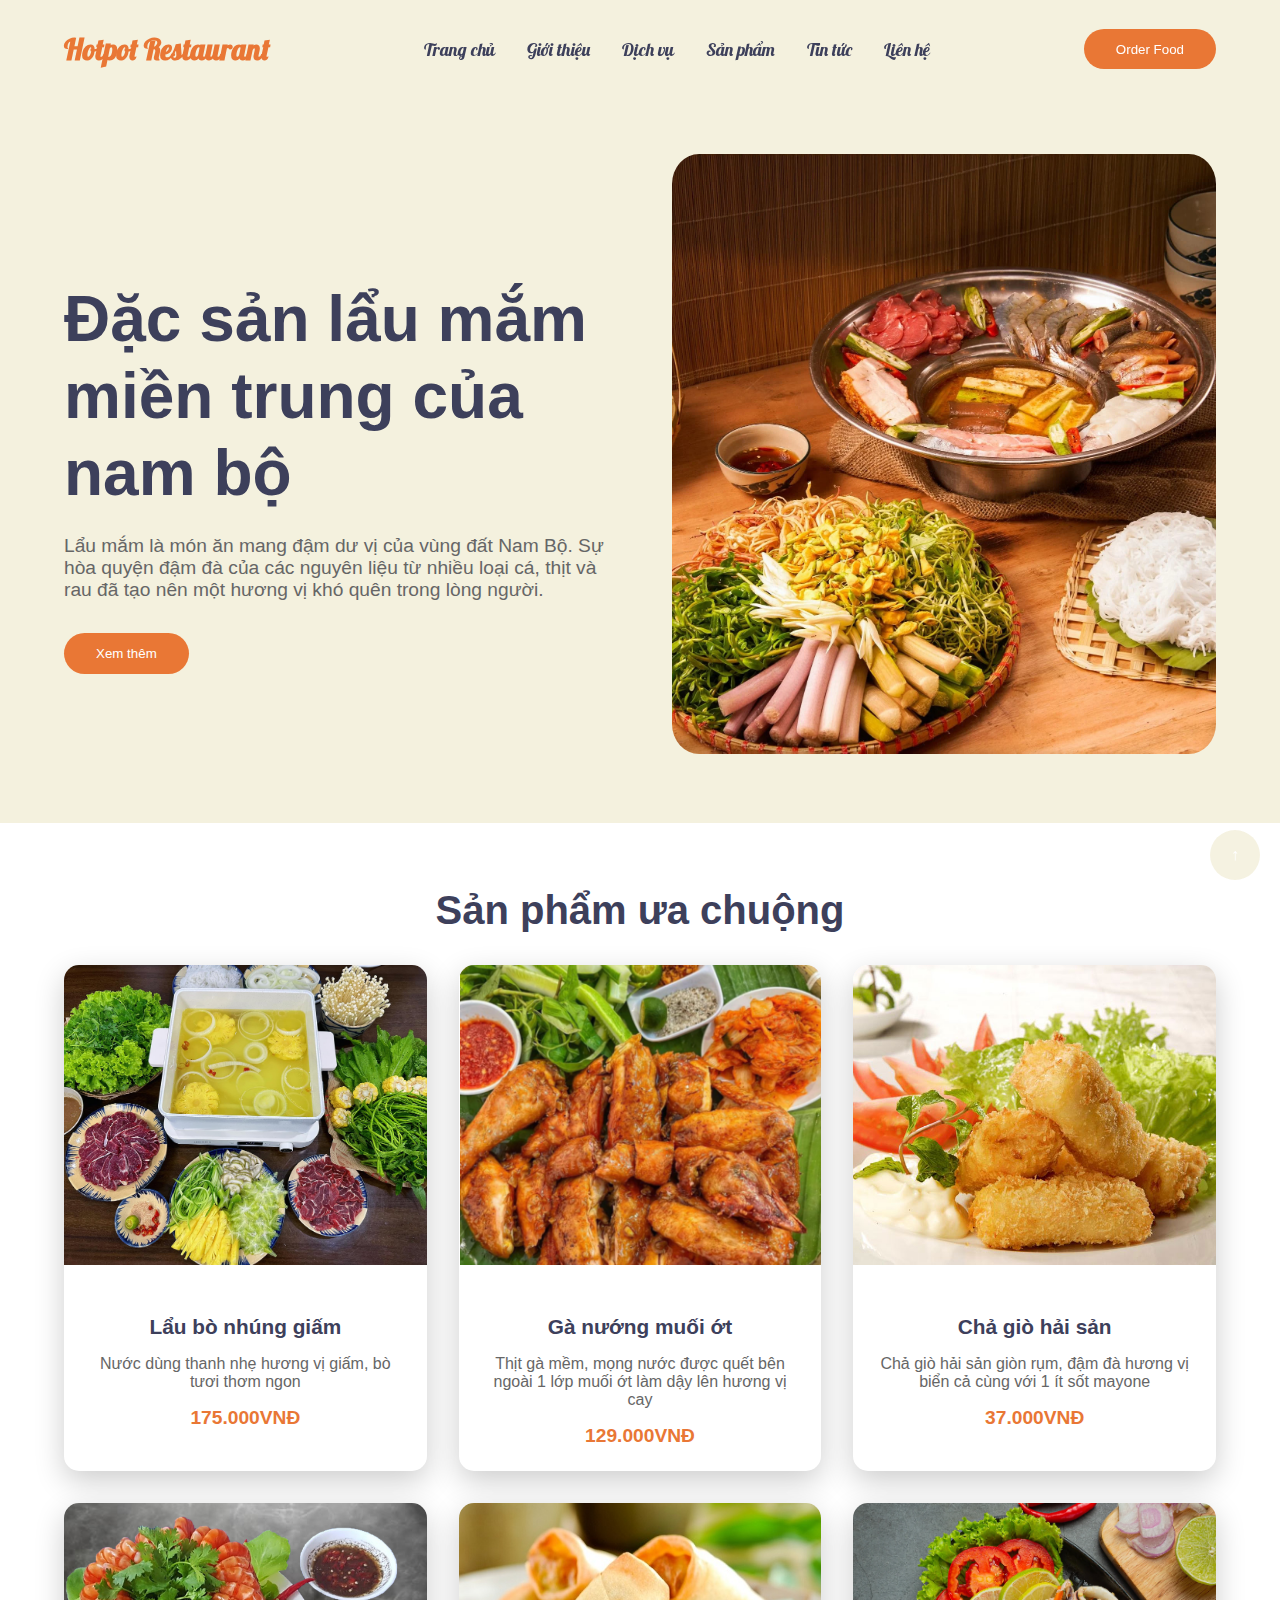
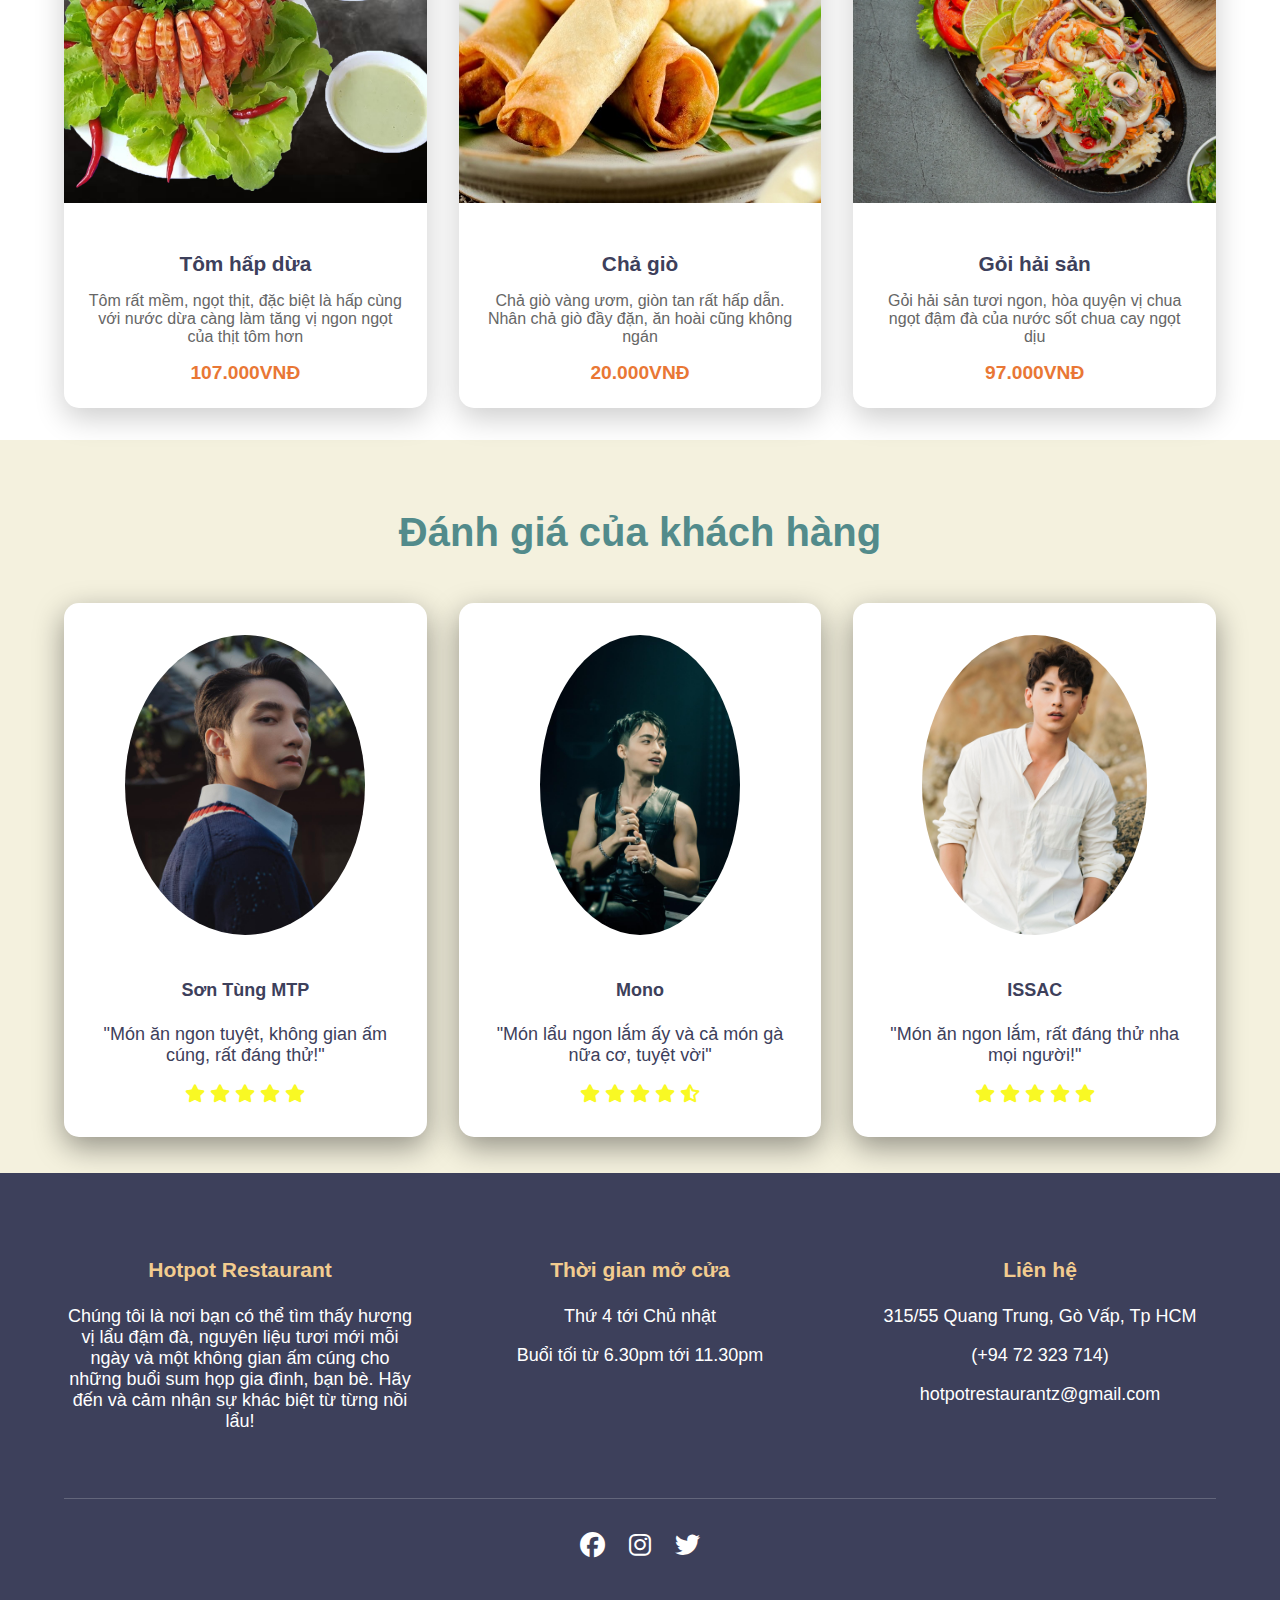
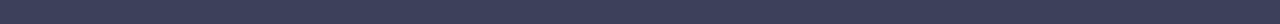
==== index.html @ 01c21b74 "Thêm file index.html vào thư mục gốc" ====
<!DOCTYPE html>
<html lang="en">

<head>
    <meta charset="UTF-8">
    <meta name="viewport" content="width=device-width, initial-scale=1.0">
    <title>Document</title>

    <link rel="stylesheet" href="home.css">
    <link rel="stylesheet" href="https://cdnjs.cloudflare.com/ajax/libs/font-awesome/6.5.0/css/all.min.css">
    <link href="https://fonts.googleapis.com/css2?family=Lobster&display=swap" rel="stylesheet">

</head>

<body>

    <input type="checkbox" id="nav-toggle">
    <header>
        <div class="logo">Hotpot Restaurant</div>
        <nav class="navigation">
            <a href="/index.html">Trang chủ</a>
            <a href="/introduce/introduces.html">Giới thiệu</a>
            <a href="/service/service web/service.html">Dịch vụ</a>
            <a href="/menu/sanphammoi.html">Sản phẩm</a>
            <a href="/new/news/news.html">Tin tức</a>
            <a href="/contact/contact.html">Liên hệ</a>
        </nav>
        <button class="order"><a href="/menu/sanphammoi.html">Order Food</a></button>
        <label for="nav-toggle" class="list">☰</label>
    </header>

    <section class="main">
        <div class="main-content">
            <h1>Đặc sản lẩu mắm miền trung của nam bộ</h1>
            <p>Lẩu mắm là món ăn mang đậm dư vị của vùng đất Nam Bộ.
                Sự hòa quyện đậm đà của các nguyên liệu từ nhiều loại cá,
                thịt và rau đã tạo nên một hương vị khó quên trong lòng người.
            </p>
            <button class="order"><a href="/menu/sanphammoi.html#laumam">Xem thêm</a></button>
        </div>
        <div class="main-image">
            <img src="images/110724-lau-mam-mien-tay-cung-buffet-poseidon-1-1.jpg" alt="Lẩu mắm" height="600px">
        </div>
    </section>
    <section class="menu" id="menu">
        <h2>Sản phẩm ưa chuộng</h2>
        <div class="menu-grid">
            <div class="menu-product">
                <a href="/menu/sanphammoi.html#lau-bo-nhung-giam">
                    <img src="/images/image_lau/laubonhunggiam.jpeg" height="200px">
                    <div class="menu-product-content">
                        <h3>Lẩu bò nhúng giấm</h3>
                        <p>Nước dùng thanh nhẹ hương vị giấm, bò tươi thơm ngon</p>
                        <div class="price">175.000VNĐ</div>
                    </div>
                </a>
            </div>

            <div class="menu-product">
                <a href="/menu/sanphammoi.html#ga-nuong-muoi-ot">
                    <img src="/images/image_maindish/ga-nuong-muoi-ot.png" height="200px">
                    <div class="menu-product-content">
                        <h3>Gà nướng muối ớt</h3>
                        <p>Thịt gà mềm, mọng nước được quết bên ngoài 1 lớp muối ớt làm dậy lên hương vị cay </p>
                        <div class="price">129.000VNĐ</div>
                    </div>
                </a>
            </div>

            <div class="menu-product">
                <a href="/menu/sanphammoi.html#cha-gio-hai-san">
                    <img src="/images/image_sidedish/huong-dan-lam-cha-gio-hai-san-chien-xu-sot-mayonnaise.jpg"
                        height="200px">
                    <div class="menu-product-content">
                        <h3>Chả giò hải sản</h3>
                        <p>Chả giò hải sản giòn rụm, đậm đà hương vị biển cả cùng với 1 ít sốt mayone</p>
                        <div class="price">37.000VNĐ</div>
                    </div>
                </a>
            </div>

            <div class="menu-product">
                <a href="/menu/sanphammoi.html#tom-hap-dua">
                <img src="/images/image_maindish/tom-hap-dua.jpg" height="200px">
                <div class="menu-product-content">
                    <h3>Tôm hấp dừa</h3>
                    <p>Tôm rất mềm, ngọt thịt, đặc biệt là hấp cùng với nước dừa càng làm tăng vị ngon ngọt của thịt tôm
                        hơn</p>
                    <div class="price">107.000VNĐ</div>
                </div>
            </a>
            </div>

            <div class="menu-product">
                <a href="/menu/sanphammoi.html#cha-gio">
                <img src="/images/image_sidedish/cha-gio-viet-nam-1.jpg" height="200px">
                <div class="menu-product-content">
                    <h3>Chả giò</h3>
                    <p>Chả giò vàng ươm, giòn tan rất hấp dẫn. Nhân chả giò đầy đặn, ăn hoài cũng không ngán</p>
                    <div class="price">20.000VNĐ</div>
                </div>
            </a>
            </div>

            <div class="menu-product">
                <a href="/menu/sanphammoi.html#goi-hai-san">
                <img src="/images/image_sidedish/goi-hai-san.webp" height="200px">
                <div class="menu-product-content">
                    <h3>Gỏi hải sản</h3>
                    <p>Gỏi hải sản tươi ngon, hòa quyện vị chua ngọt đậm đà của nước sốt chua cay ngọt dịu</p>
                    <div class="price">97.000VNĐ</div>
                </div>
            </a>
            </div>


        </div>
    </section>

    <section class="testimonials">
        <h2>Đánh giá của khách hàng</h2>
        <div class="testimonials-carousel">

            <div class="testimonials-items">
                <img src="/images/customer-img/SonTungMTP.webp" alt="Sơn Tùng MTP" class="avatar" height="300px">
                <h4>Sơn Tùng MTP</h4>
                <p>"Món ăn ngon tuyệt, không gian ấm cúng, rất đáng thử!"</p>
                <div class="icon-stars">
                    <i class="fa-solid fa-star"></i>
                    <i class="fa-solid fa-star"></i>
                    <i class="fa-solid fa-star"></i>
                    <i class="fa-solid fa-star"></i>
                    <i class="fa-solid fa-star"></i>
                </div>
            </div>

            <div class="testimonials-items">
                <img src="/images/customer-img/môn.jpg" alt="Mono" class="avatar" height="300px">
                <h4>Mono</h4>
                <p>"Món lẩu ngon lắm ấy và cả món gà nữa cơ, tuyệt vời"</p>
                <div class="icon-stars">
                    <i class="fa-solid fa-star"></i>
                    <i class="fa-solid fa-star"></i>
                    <i class="fa-solid fa-star"></i>
                    <i class="fa-solid fa-star"></i>
                    <i class="fa-solid fa-star-half-stroke"></i>
                </div>
            </div>
            <div class="testimonials-items">
                <img src="/images/customer-img/22.jpg" alt="ISSAC" class="avatar" height="300px">
                <h4>ISSAC</h4>
                <p>"Món ăn ngon lắm, rất đáng thử nha mọi người!"</p>
                <div class="icon-stars">
                    <i class="fa-solid fa-star"></i>
                    <i class="fa-solid fa-star"></i>
                    <i class="fa-solid fa-star"></i>
                    <i class="fa-solid fa-star"></i>
                    <i class="fa-solid fa-star"></i>
                </div>
            </div>

        </div>
    </section>

    <footer>
        <div class="footer-content">

            <div class="footer-items">
                <h3>Hotpot Restaurant</h3>
                <p>Chúng tôi là nơi bạn có thể tìm thấy hương vị lẩu đậm đà, nguyên liệu tươi mới mỗi ngày và một không
                    gian ấm cúng cho những buổi sum họp gia đình, bạn bè. Hãy đến và cảm nhận sự khác biệt từ từng nồi
                    lẩu!</p>
            </div>

            <div class="footer-items">
                <h3>Thời gian mở cửa</h3>
                <p>Thứ 4 tới Chủ nhật</p>
                <p>Buổi tối từ 6.30pm tới 11.30pm</p>
            </div>

            <div class="footer-items">
                <h3>Liên hệ</h3>
                <p>315/55 Quang Trung, Gò Vấp, Tp HCM</p>
                <p>(+94 72 323 714)</p>
                <p>hotpotrestaurantz@gmail.com</p>
            </div>

        </div>

        <div class="social-links">
            <a href="https://www.facebook.com/sharer/sharer.php?u=https://yourwebsite.com/news-1"><i
                    class="fa-brands fa-facebook"></i></a>
            <a href="https://www.instagram.com/"><i class="fa-brands fa-instagram"></i></a>
            <a href="https://twitter.com/intent/tweet?url=https://yourwebsite.com/news-1&text=hotpot Restaurant"><i
                    class="fa-brands fa-twitter"></i></a>
        </div>

    </footer>
    <a href="#" class="scroll-to-top">↑</a>

</body>

</html>
---- home.css ----
body {
    padding: 0;
    margin: 0;
    font-family: Arial, Helvetica, sans-serif;
    font-size: 18px;
    background-color: #F4F1DE;
    color: #3D405B;
    overflow-x: hidden;
}

header {
    display: flex;
    justify-content: space-between;
    align-items: center;
    width: 100%;
    padding: 1.8rem 5%;
    font-family: 'Lobster', cursive;
    background: rgba(244, 241, 222, 0.9);
    box-sizing: border-box;
    position: fixed;
    z-index: 10;
}

.logo {
    font-size: 1.8rem;
    font-weight: 700;
    color: rgba(233, 119, 53, 1.5);
}

.navigation {
    display: flex;
    gap: 2rem;
}

.navigation a {
    text-decoration: none;
    color: #3D405B;
    transition: color 1.3s;
}

.navigation a:hover {
    color: red;
}

.order {
    background: rgba(233, 119, 53, 1.5);
    border-radius: 30px;
    padding: 0.8rem 2rem;
    border: none;
    transition: transform 0.3s;
    cursor: pointer;
}

.order a {
    text-decoration: none;
    color: white;
}

.order:hover {
    transform: translateY(-2px);
}

/* Thêm nút list và checkbox */
#nav-toggle {
    display: none;
}

.list {
    display: none;
    font-size: 1.8rem;
    color: #3D405B;
    cursor: pointer;
}


.main{
    min-width: 100px;
    padding: 8rem 5% 4rem;
    display: grid;
    grid-template-columns: 1fr 1fr;
    align-items: center;
    gap: 4rem;
    padding-top: 12%;
}

.main-content{
    max-width: 600px;
}
 .main h1{
    font-size: clamp(2.5rem, 5rem, 4rem);
    line-height: 1.2;
    margin-bottom: 1.5rem; /*1rem = 16px*/
    color: #3D405B;
 }
 
 .main p{
    font-size: 1.2rem;
    margin-bottom: 2rem;
    color: #666;
 }

 .main-image{
    position: relative;
 }

 .main-image img{
    max-width: 100%;
    border-radius: 5%;
    object-fit: cover;
    transition: transform 0.3s;
 }

 .main-image img:hover{
    transform: scale(1.05);
 }
 

    /*Menu*/
 .menu{
    padding: 2rem 5%;
    background: white;
 }
.menu h2{
    text-align: center;
    font-size: 2.5rem;
    margin-bottom: 2rem;
}
.menu-grid{
    display: grid;
    grid-template-columns: repeat(auto-fit, minmax(350px,1fr));
    gap: 2rem;
}

.menu-product{
    background: white;
    border-radius: 15px;
    overflow: hidden;
    box-shadow: 0 10px 30px rgba(0, 0, 0, 0.2);
    transition: transform 0.3s, box-shadow 0.3s;
}
.menu-product h3{
    color: #3D405B;
}

.menu-product a{
    text-decoration: none;
}

.menu-product:hover{
    transform: translateY(-10px);
    box-shadow: 0 15px 40px rgba(0, 0, 0, 0.2);
}
.menu-product img{
    width: 100%;
    height: 300px;
    object-fit: cover;
}
.menu-product-content{
    padding: 1.5rem;
    text-align: center;
}
.menu-product h3{
    font-size: 1.3rem;
    margin-bottom: 0.5rem;
}
.menu-product p {
    font-size: 1rem;
    color: #666;
    margin-bottom: 1rem;
}
.menu-product .price{
    font-size: 1.2rem;
    font-weight: 700;
    color: rgba(233, 119, 53, 1.5);
}




    /* Testimonials*/
.testimonials{
    padding: 36px 5%;
    background: #F4F1DE;
    
}
.testimonials h2{
    text-align: center;
    font-size: 40px;
    margin-bottom: 48px;
    color: #528B8B;
}

.testimonials-carousel{
    display: grid;
    grid-template-columns: repeat(auto-fit, minmax(250px, 1fr));
    gap: 32px;
}
.testimonials-items{
    background: white;
    padding: 32px;
    border-radius: 15px;
    box-shadow: 0 10px 30px rgba(0, 0, 0, 0.4);
    text-align: center;
    transition: transform 0.3s, box-shadow 0.3s;
}
.testimonials-items:hover{
    transform: translateY(-10px);
}

.testimonials img{
    max-width: 100%;
    height: 300px;
    border-radius: 50%;
    margin-bottom: 1rem;
}

.testimonials img:hover{
    transform: scale(1.02);
}


.icon-stars{
    color: rgb(249, 249, 36);
}




footer{
    background: #3D405B;
    color: white;
    padding: 64px 5%;
    text-align: center;
}

.footer-content{
    display: grid;
    grid-template-columns: repeat(auto-fit,minmax(250px, 1fr));
    gap: 48px;
    border-bottom: 1px solid rgba(255, 255, 255, 0.2);
    padding-bottom: 48px;
}

.footer-items h3{
    color: #F2CC8F;
    margin-bottom: 24px;
}

.social-links{
    display: flex;
    gap: 24px;
    justify-content: center;
    margin-top: 32px;
}
.social-links a{
    color: white;
    font-size: 25px;
    transition: color 0.5s;
}
.social-links a:hover{
    color: #81B29A;
}

html{
    scroll-behavior: smooth;
}

.scroll-to-top{
    position: fixed;
    bottom: 20px;
    right: 20px;
    width: 50px;
    height: 50px;
    background: rgba(244, 241, 222, 0.9);
    color: white;
    text-align: center;
    line-height: 50px;
    text-decoration: none;
    border-radius: 50%;
    font-size: 16px;
    transition: all 0.3s;
}

.scroll-to-top:hover{
    color: #F4F1DE;
}
/* Mobile*/
@media screen and (max-width: 768px) {
    .list {
        display: block;
    }

    .navigation {
        display: none; 
        position: absolute;
        top: 100%;
        left: 0;
        width: 100%;
        background: rgba(244, 241, 222, 0.9);
        padding: 1rem 5%;
        box-sizing: border-box;
    }

    
    #nav-toggle:checked ~ header .navigation {
        display: flex;
        flex-direction: column;
        gap: 1rem;
    }

    
   
    .main{
        grid-template-columns: 1fr;
        text-align: center;
        padding-top: 8rem;
    }
    .main-image{
        order: -1;
    }

    .about{
        grid-template-columns: 1fr;
        text-align: center;
    }

    .main-content h1{
        font-size: 27px;
        
    }
}
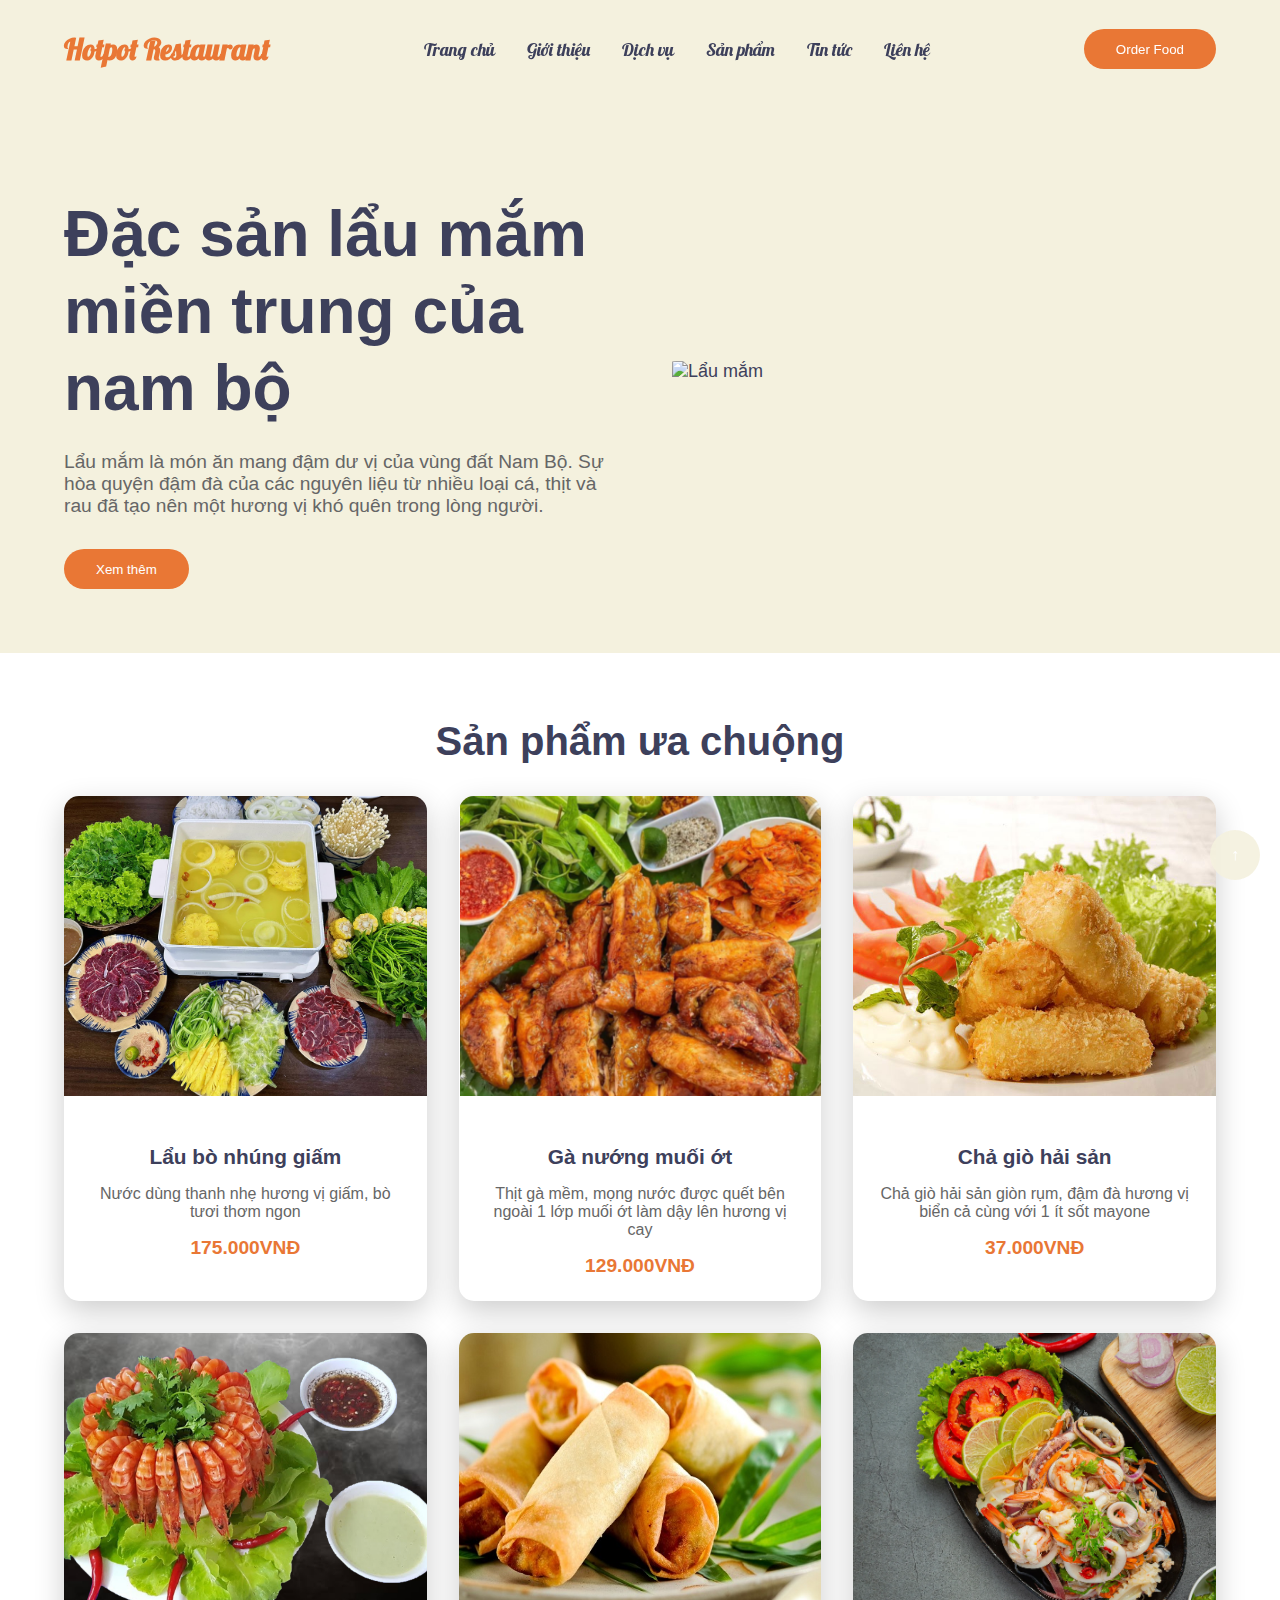
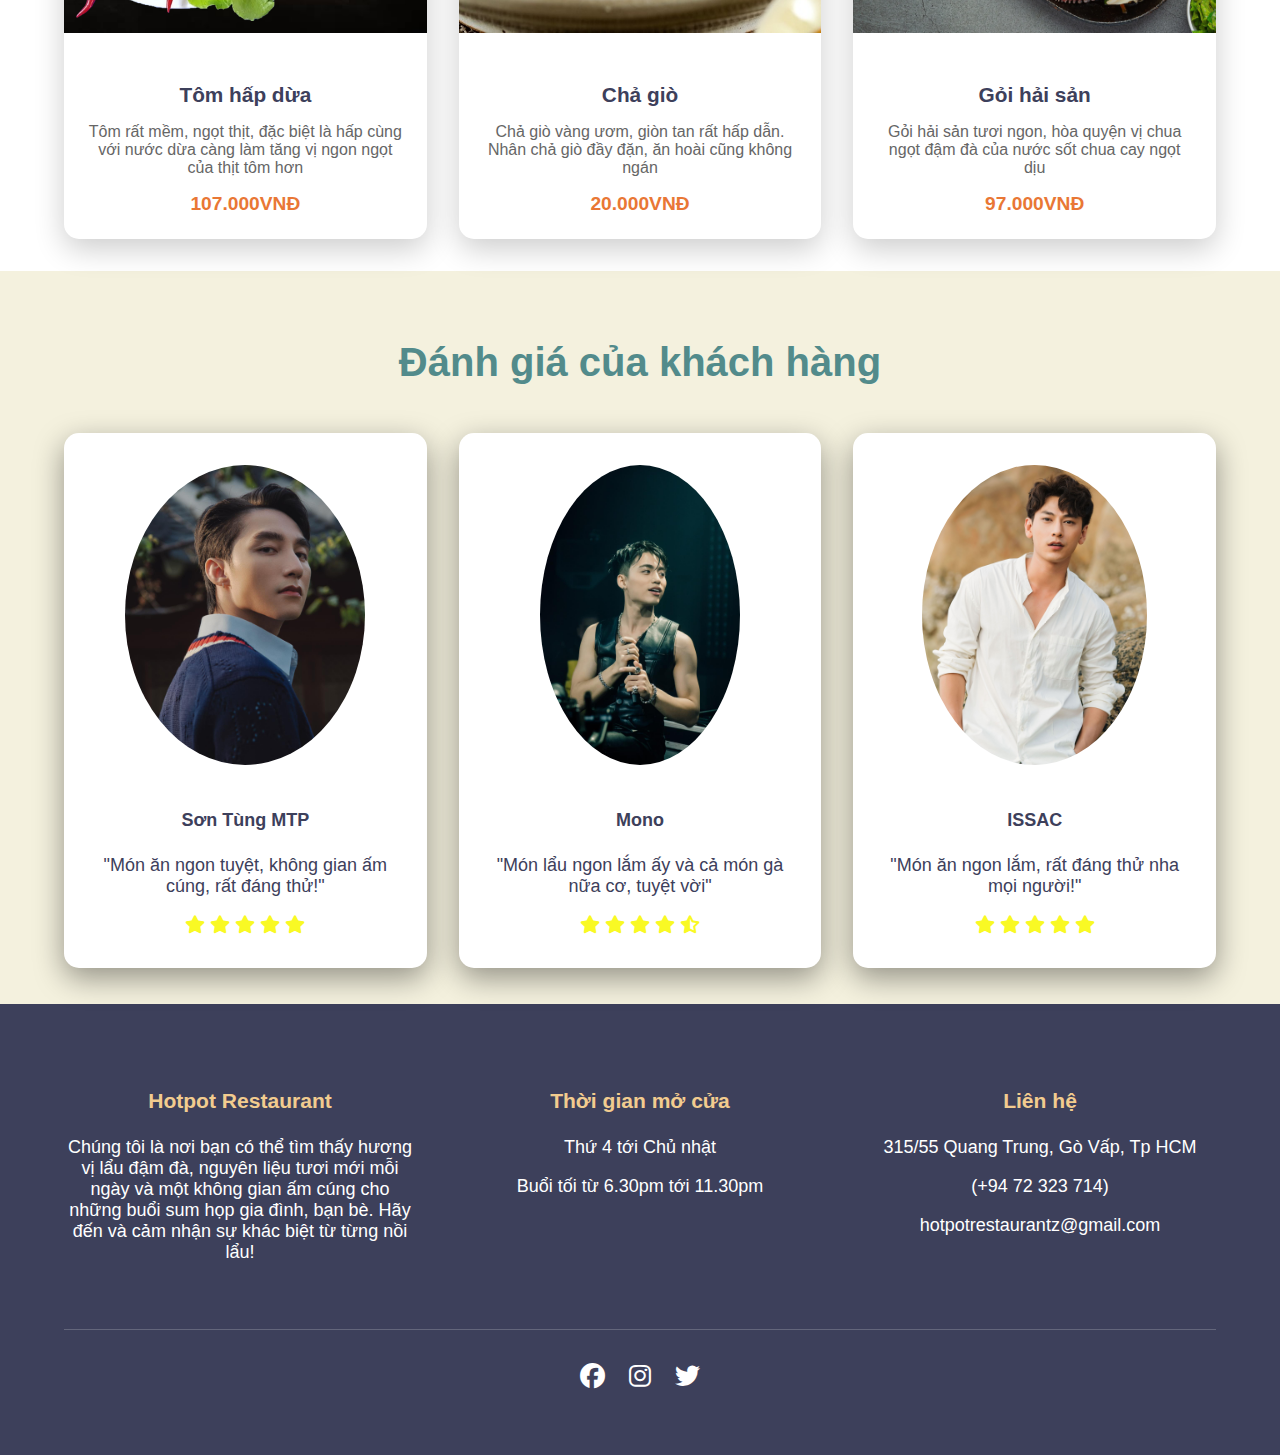
==== commit 5ab696c0: "them" ====
--- a/index.html
+++ b/index.html
@@ -18,12 +18,12 @@
     <header>
         <div class="logo">Hotpot Restaurant</div>
         <nav class="navigation">
-            <a href="/index.html">Trang chủ</a>
-            <a href="/introduce/introduces.html">Giới thiệu</a>
-            <a href="/service/service web/service.html">Dịch vụ</a>
-            <a href="/menu/sanphammoi.html">Sản phẩm</a>
-            <a href="/new/news/news.html">Tin tức</a>
-            <a href="/contact/contact.html">Liên hệ</a>
+            <a href="index.html">Trang chủ</a>
+            <a href="introduce/introduces.html">Giới thiệu</a>
+            <a href="service/service web/service.html">Dịch vụ</a>
+            <a href="menu/sanphammoi.html">Sản phẩm</a>
+            <a href="new/news/news.html">Tin tức</a>
+            <a href="contact/contact.html">Liên hệ</a>
         </nav>
         <button class="order"><a href="/menu/sanphammoi.html">Order Food</a></button>
         <label for="nav-toggle" class="list">☰</label>
@@ -39,7 +39,7 @@
             <button class="order"><a href="/menu/sanphammoi.html#laumam">Xem thêm</a></button>
         </div>
         <div class="main-image">
-            <img src="images/110724-lau-mam-mien-tay-cung-buffet-poseidon-1-1.jpg" alt="Lẩu mắm" height="600px">
+            <img src="/WebsiteRestaurant/images/110724-lau-mam-mien-tay-cung-buffet-poseidon-1-1.jpg" alt="Lẩu mắm" height="600px">
         </div>
     </section>
     <section class="menu" id="menu">
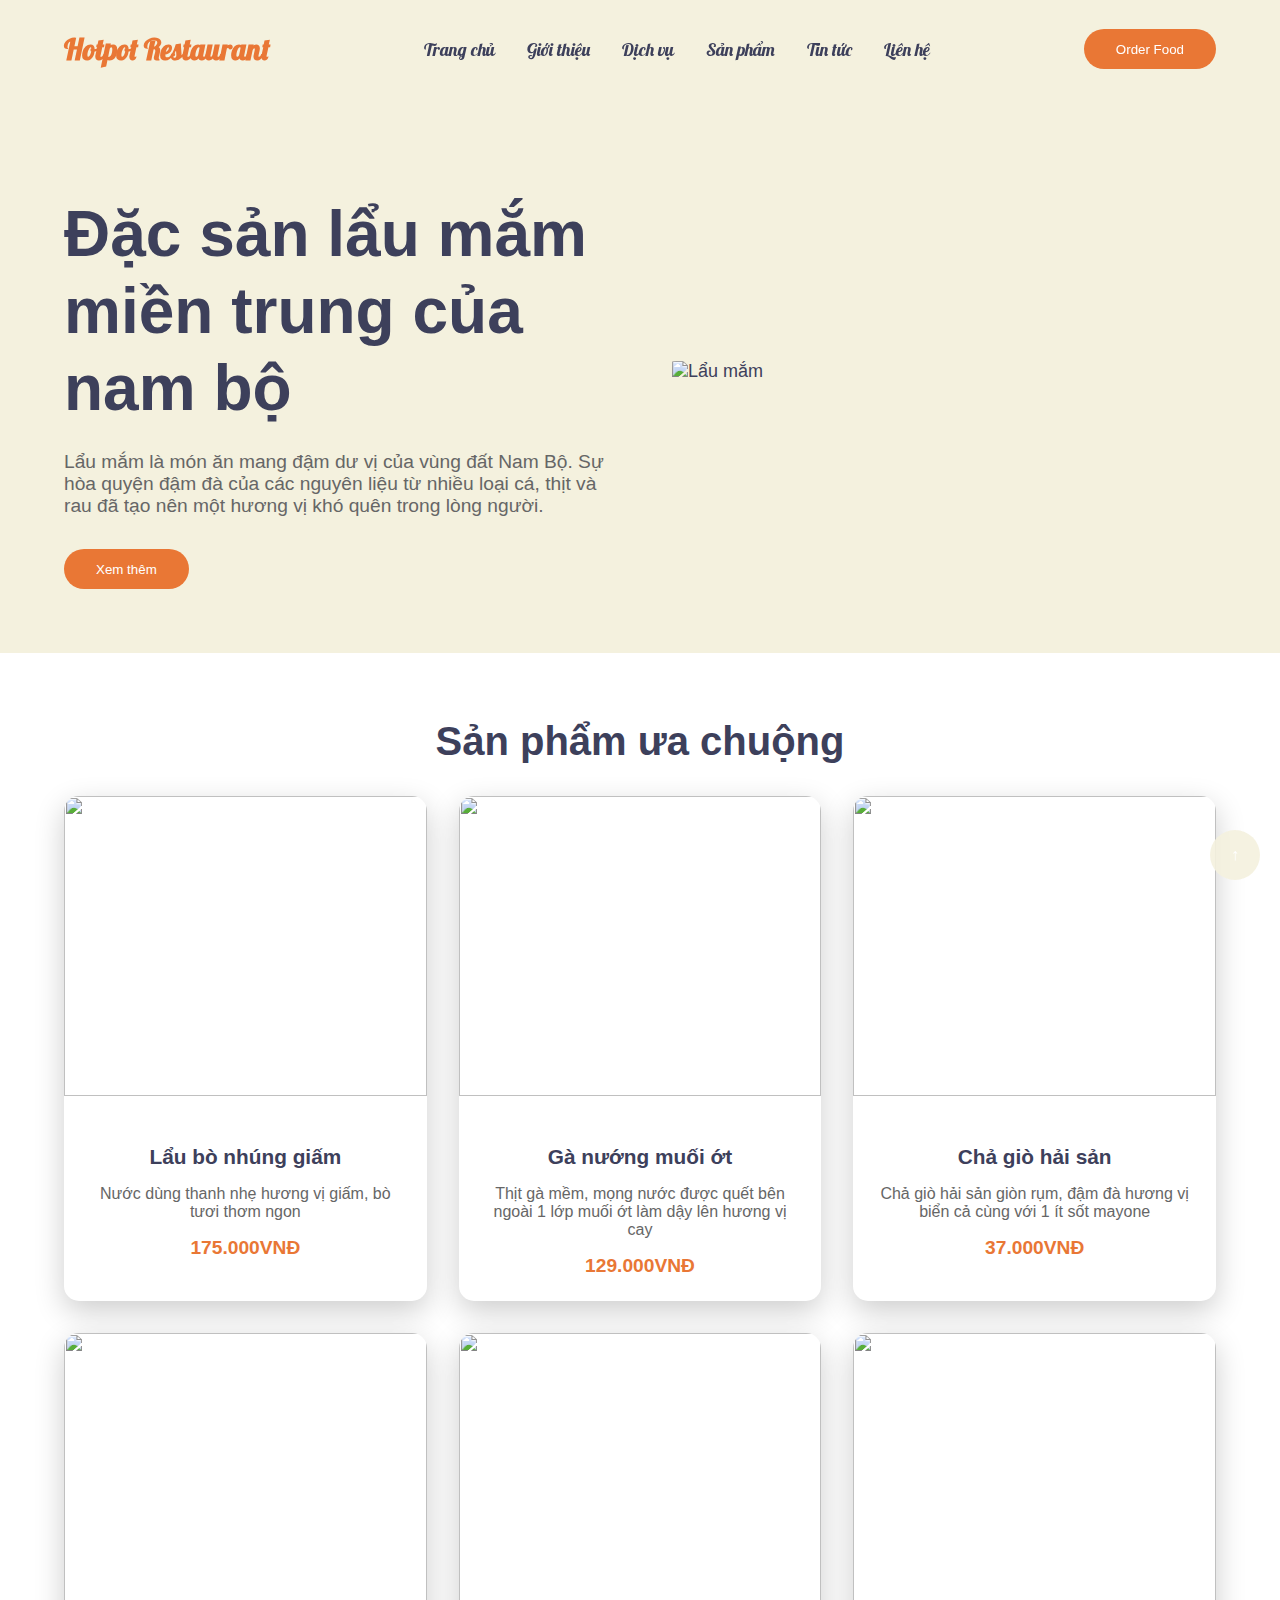
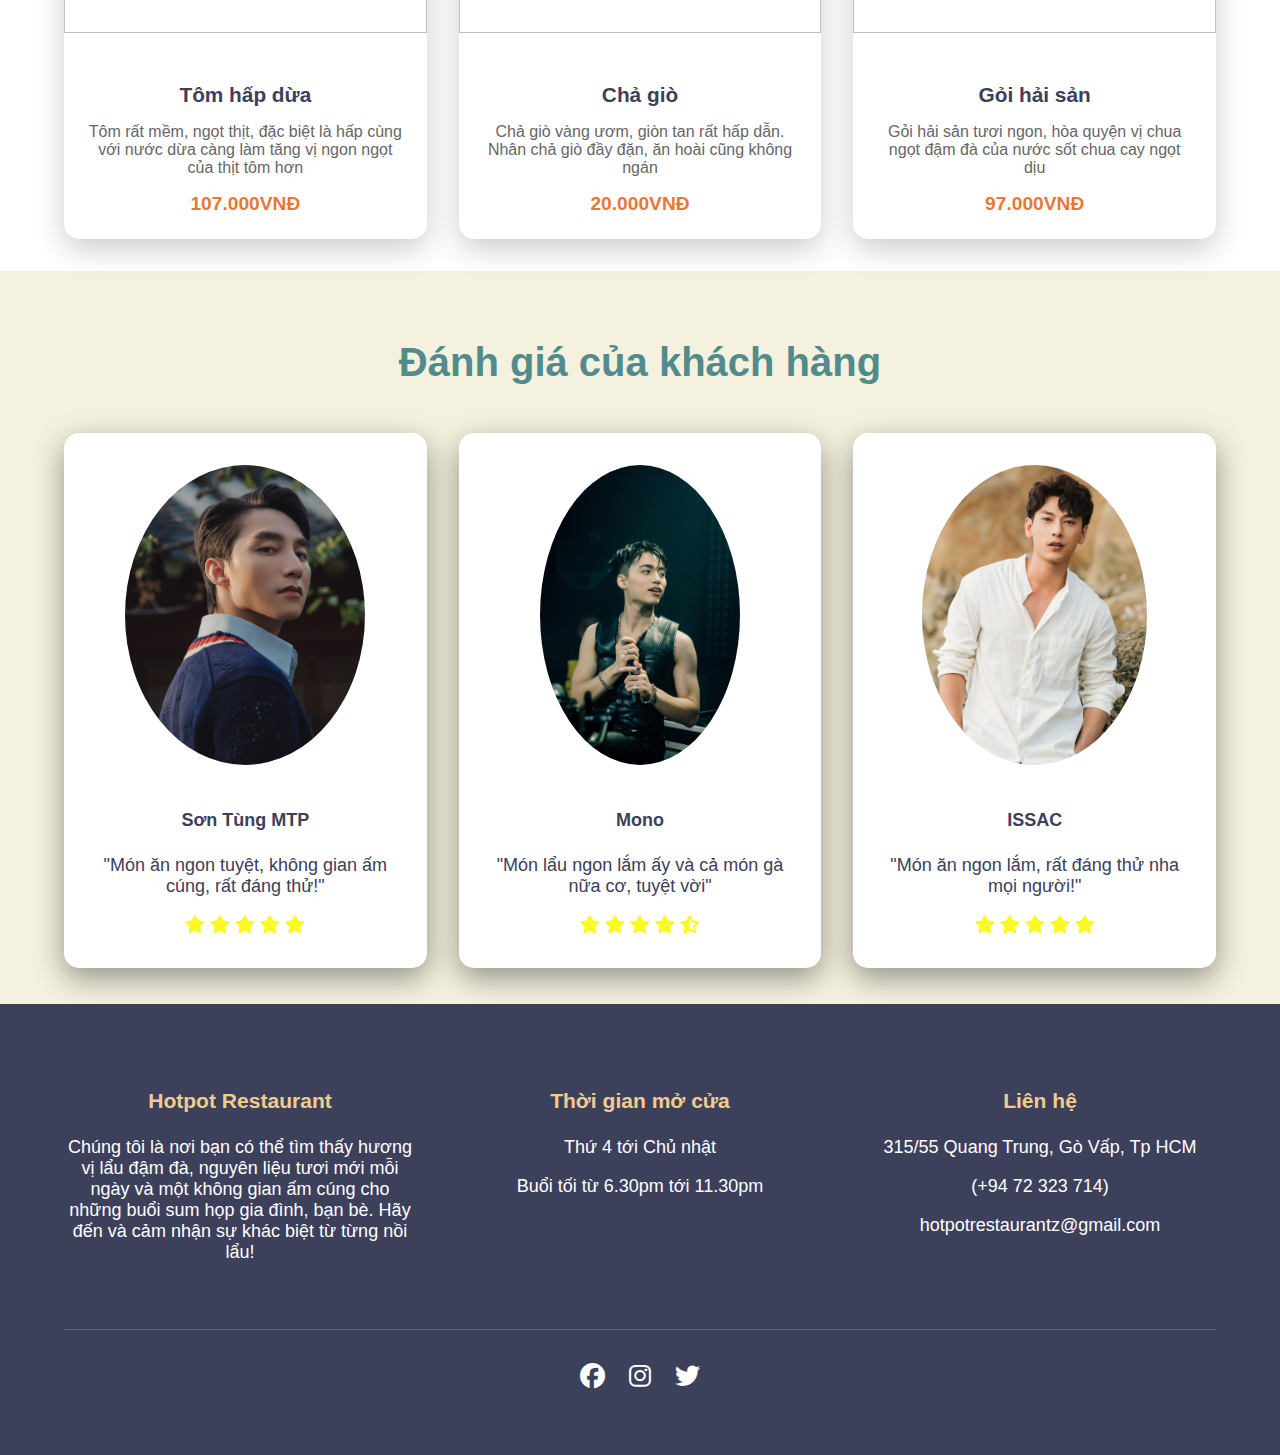
==== commit 6f5038fa: "them" ====
--- a/index.html
+++ b/index.html
@@ -18,14 +18,14 @@
     <header>
         <div class="logo">Hotpot Restaurant</div>
         <nav class="navigation">
-            <a href="index.html">Trang chủ</a>
-            <a href="introduce/introduces.html">Giới thiệu</a>
-            <a href="service/service web/service.html">Dịch vụ</a>
-            <a href="menu/sanphammoi.html">Sản phẩm</a>
-            <a href="new/news/news.html">Tin tức</a>
-            <a href="contact/contact.html">Liên hệ</a>
+            <a href="/WebsiteRestaurant/index.html">Trang chủ</a>
+            <a href="/WebsiteRestaurant/introduce/introduces.html">Giới thiệu</a>
+            <a href="/WebsiteRestaurant/service/service web/service.html">Dịch vụ</a>
+            <a href="/WebsiteRestaurant/menu/sanphammoi.html">Sản phẩm</a>
+            <a href="/WebsiteRestaurant/new/news/news.html">Tin tức</a>
+            <a href="/WebsiteRestaurant/contact/contact.html">Liên hệ</a>
         </nav>
-        <button class="order"><a href="/menu/sanphammoi.html">Order Food</a></button>
+        <button class="order"><a href="/WebsiteRestaurant/menu/sanphammoi.html">Order Food</a></button>
         <label for="nav-toggle" class="list">☰</label>
     </header>
 
@@ -46,8 +46,8 @@
         <h2>Sản phẩm ưa chuộng</h2>
         <div class="menu-grid">
             <div class="menu-product">
-                <a href="/menu/sanphammoi.html#lau-bo-nhung-giam">
-                    <img src="/images/image_lau/laubonhunggiam.jpeg" height="200px">
+                <a href="/WebsiteRestaurant/menu/sanphammoi.html#lau-bo-nhung-giam">
+                    <img src="/WebsiteRestaurant/images/image_lau/laubonhunggiam.jpeg" height="200px">
                     <div class="menu-product-content">
                         <h3>Lẩu bò nhúng giấm</h3>
                         <p>Nước dùng thanh nhẹ hương vị giấm, bò tươi thơm ngon</p>
@@ -57,8 +57,8 @@
             </div>
 
             <div class="menu-product">
-                <a href="/menu/sanphammoi.html#ga-nuong-muoi-ot">
-                    <img src="/images/image_maindish/ga-nuong-muoi-ot.png" height="200px">
+                <a href="/WebsiteRestaurant/menu/sanphammoi.html#ga-nuong-muoi-ot">
+                    <img src="/WebsiteRestaurant/images/image_maindish/ga-nuong-muoi-ot.png" height="200px">
                     <div class="menu-product-content">
                         <h3>Gà nướng muối ớt</h3>
                         <p>Thịt gà mềm, mọng nước được quết bên ngoài 1 lớp muối ớt làm dậy lên hương vị cay </p>
@@ -68,8 +68,8 @@
             </div>
 
             <div class="menu-product">
-                <a href="/menu/sanphammoi.html#cha-gio-hai-san">
-                    <img src="/images/image_sidedish/huong-dan-lam-cha-gio-hai-san-chien-xu-sot-mayonnaise.jpg"
+                <a href="/WebsiteRestaurant/menu/sanphammoi.html#cha-gio-hai-san">
+                    <img src="/WebsiteRestaurant/images/image_sidedish/huong-dan-lam-cha-gio-hai-san-chien-xu-sot-mayonnaise.jpg"
                         height="200px">
                     <div class="menu-product-content">
                         <h3>Chả giò hải sản</h3>
@@ -80,8 +80,8 @@
             </div>
 
             <div class="menu-product">
-                <a href="/menu/sanphammoi.html#tom-hap-dua">
-                <img src="/images/image_maindish/tom-hap-dua.jpg" height="200px">
+                <a href="/WebsiteRestaurant/menu/sanphammoi.html#tom-hap-dua">
+                <img src="/WebsiteRestaurant/images/image_maindish/tom-hap-dua.jpg" height="200px">
                 <div class="menu-product-content">
                     <h3>Tôm hấp dừa</h3>
                     <p>Tôm rất mềm, ngọt thịt, đặc biệt là hấp cùng với nước dừa càng làm tăng vị ngon ngọt của thịt tôm
@@ -92,8 +92,8 @@
             </div>
 
             <div class="menu-product">
-                <a href="/menu/sanphammoi.html#cha-gio">
-                <img src="/images/image_sidedish/cha-gio-viet-nam-1.jpg" height="200px">
+                <a href="/WebsiteRestaurant/menu/sanphammoi.html#cha-gio">
+                <img src="/WebsiteRestaurant/images/image_sidedish/cha-gio-viet-nam-1.jpg" height="200px">
                 <div class="menu-product-content">
                     <h3>Chả giò</h3>
                     <p>Chả giò vàng ươm, giòn tan rất hấp dẫn. Nhân chả giò đầy đặn, ăn hoài cũng không ngán</p>
@@ -103,8 +103,8 @@
             </div>
 
             <div class="menu-product">
-                <a href="/menu/sanphammoi.html#goi-hai-san">
-                <img src="/images/image_sidedish/goi-hai-san.webp" height="200px">
+                <a href="/WebsiteRestaurant/menu/sanphammoi.html#goi-hai-san">
+                <img src="/WebsiteRestaurant/images/image_sidedish/goi-hai-san.webp" height="200px">
                 <div class="menu-product-content">
                     <h3>Gỏi hải sản</h3>
                     <p>Gỏi hải sản tươi ngon, hòa quyện vị chua ngọt đậm đà của nước sốt chua cay ngọt dịu</p>
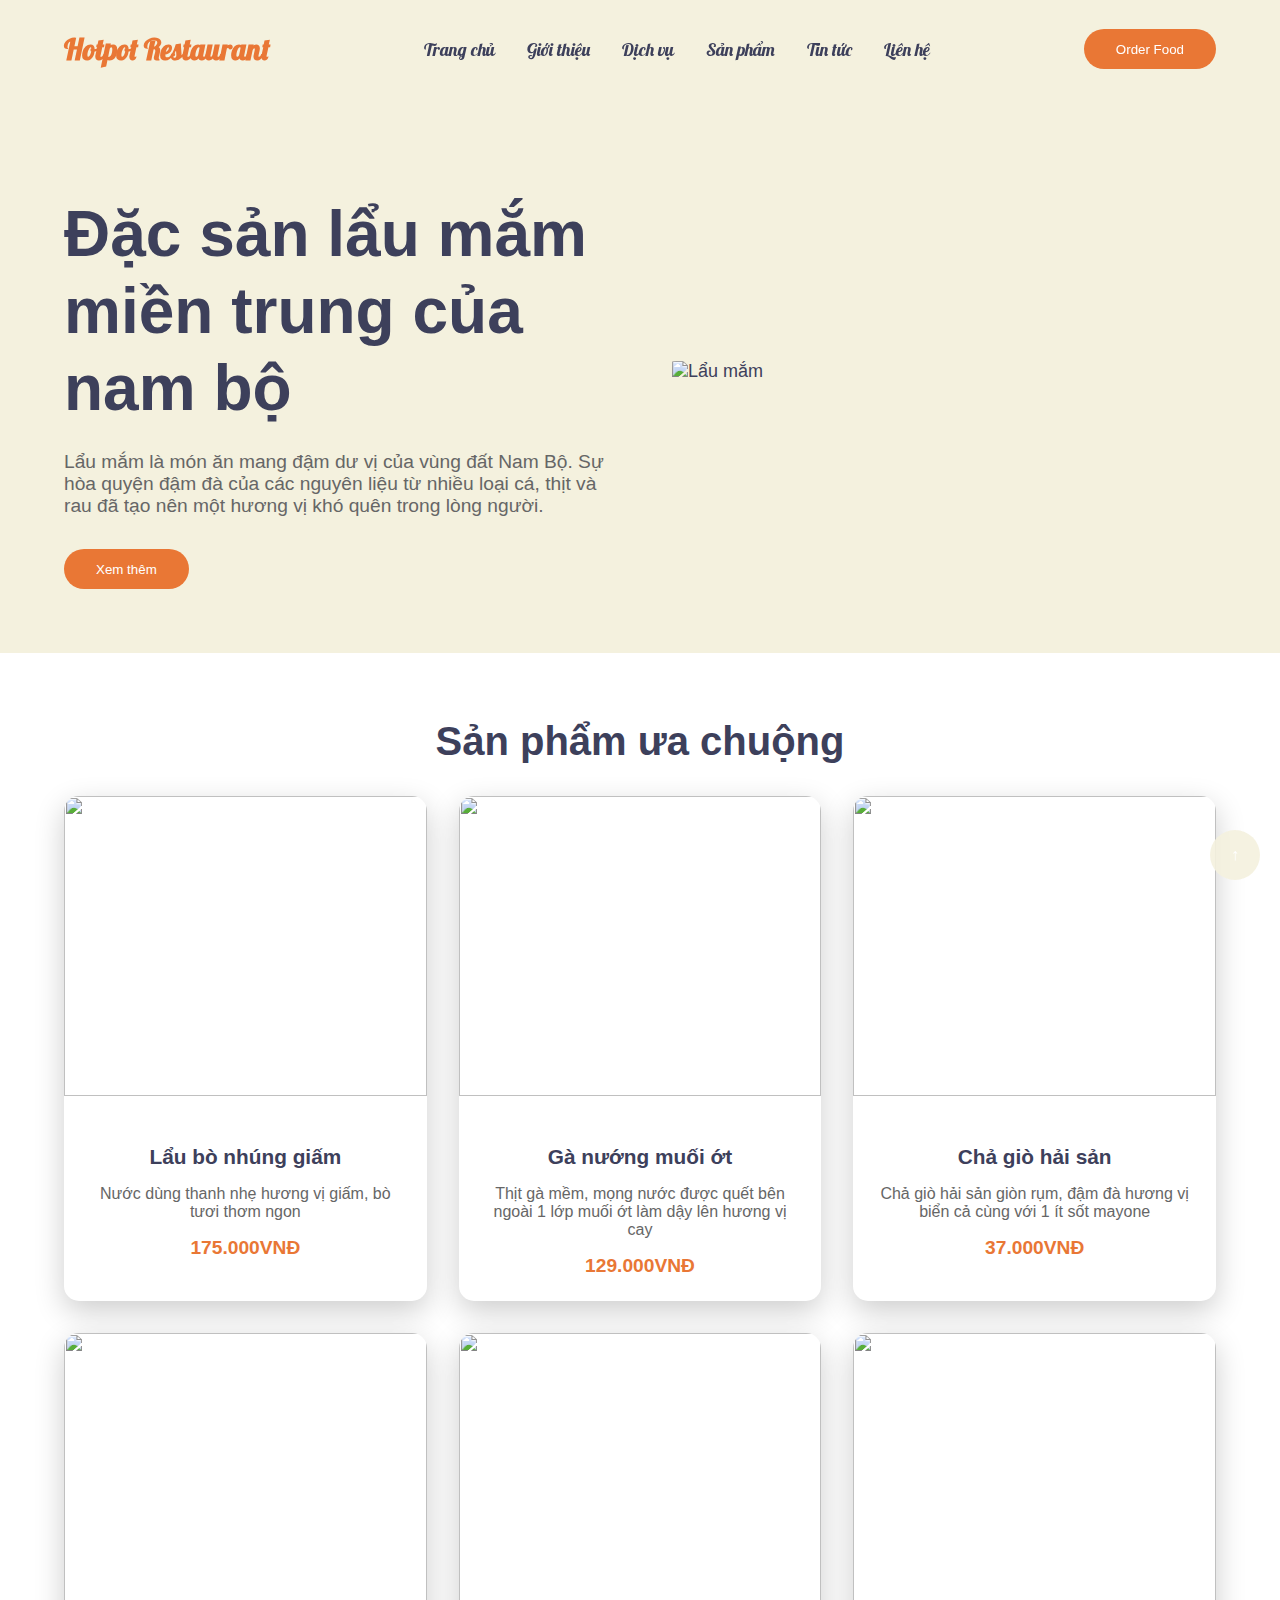
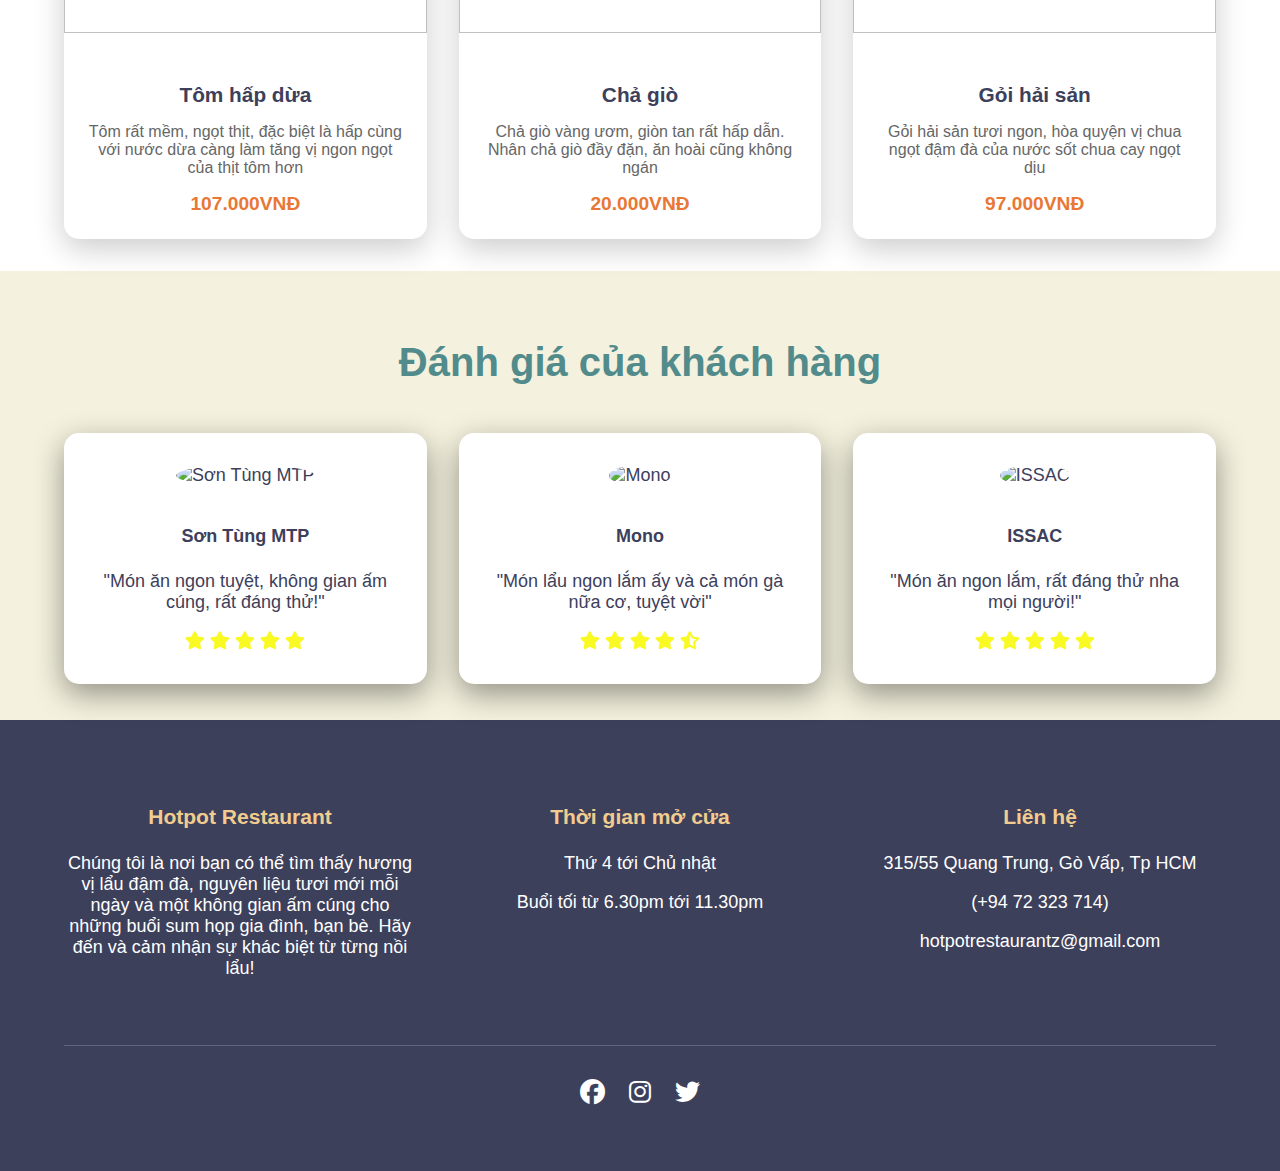
==== commit e3658201: "them" ====
--- a/index.html
+++ b/index.html
@@ -122,7 +122,7 @@
         <div class="testimonials-carousel">
 
             <div class="testimonials-items">
-                <img src="/images/customer-img/SonTungMTP.webp" alt="Sơn Tùng MTP" class="avatar" height="300px">
+                <img src="/WebsiteRestaurant/images/customer-img/SonTungMTP.webp" alt="Sơn Tùng MTP" class="avatar" height="300px">
                 <h4>Sơn Tùng MTP</h4>
                 <p>"Món ăn ngon tuyệt, không gian ấm cúng, rất đáng thử!"</p>
                 <div class="icon-stars">
@@ -135,7 +135,7 @@
             </div>
 
             <div class="testimonials-items">
-                <img src="/images/customer-img/môn.jpg" alt="Mono" class="avatar" height="300px">
+                <img src="/WebsiteRestaurant/images/customer-img/môn.jpg" alt="Mono" class="avatar" height="300px">
                 <h4>Mono</h4>
                 <p>"Món lẩu ngon lắm ấy và cả món gà nữa cơ, tuyệt vời"</p>
                 <div class="icon-stars">
@@ -147,7 +147,7 @@
                 </div>
             </div>
             <div class="testimonials-items">
-                <img src="/images/customer-img/22.jpg" alt="ISSAC" class="avatar" height="300px">
+                <img src="/WebsiteRestaurant/images/customer-img/22.jpg" alt="ISSAC" class="avatar" height="300px">
                 <h4>ISSAC</h4>
                 <p>"Món ăn ngon lắm, rất đáng thử nha mọi người!"</p>
                 <div class="icon-stars">
